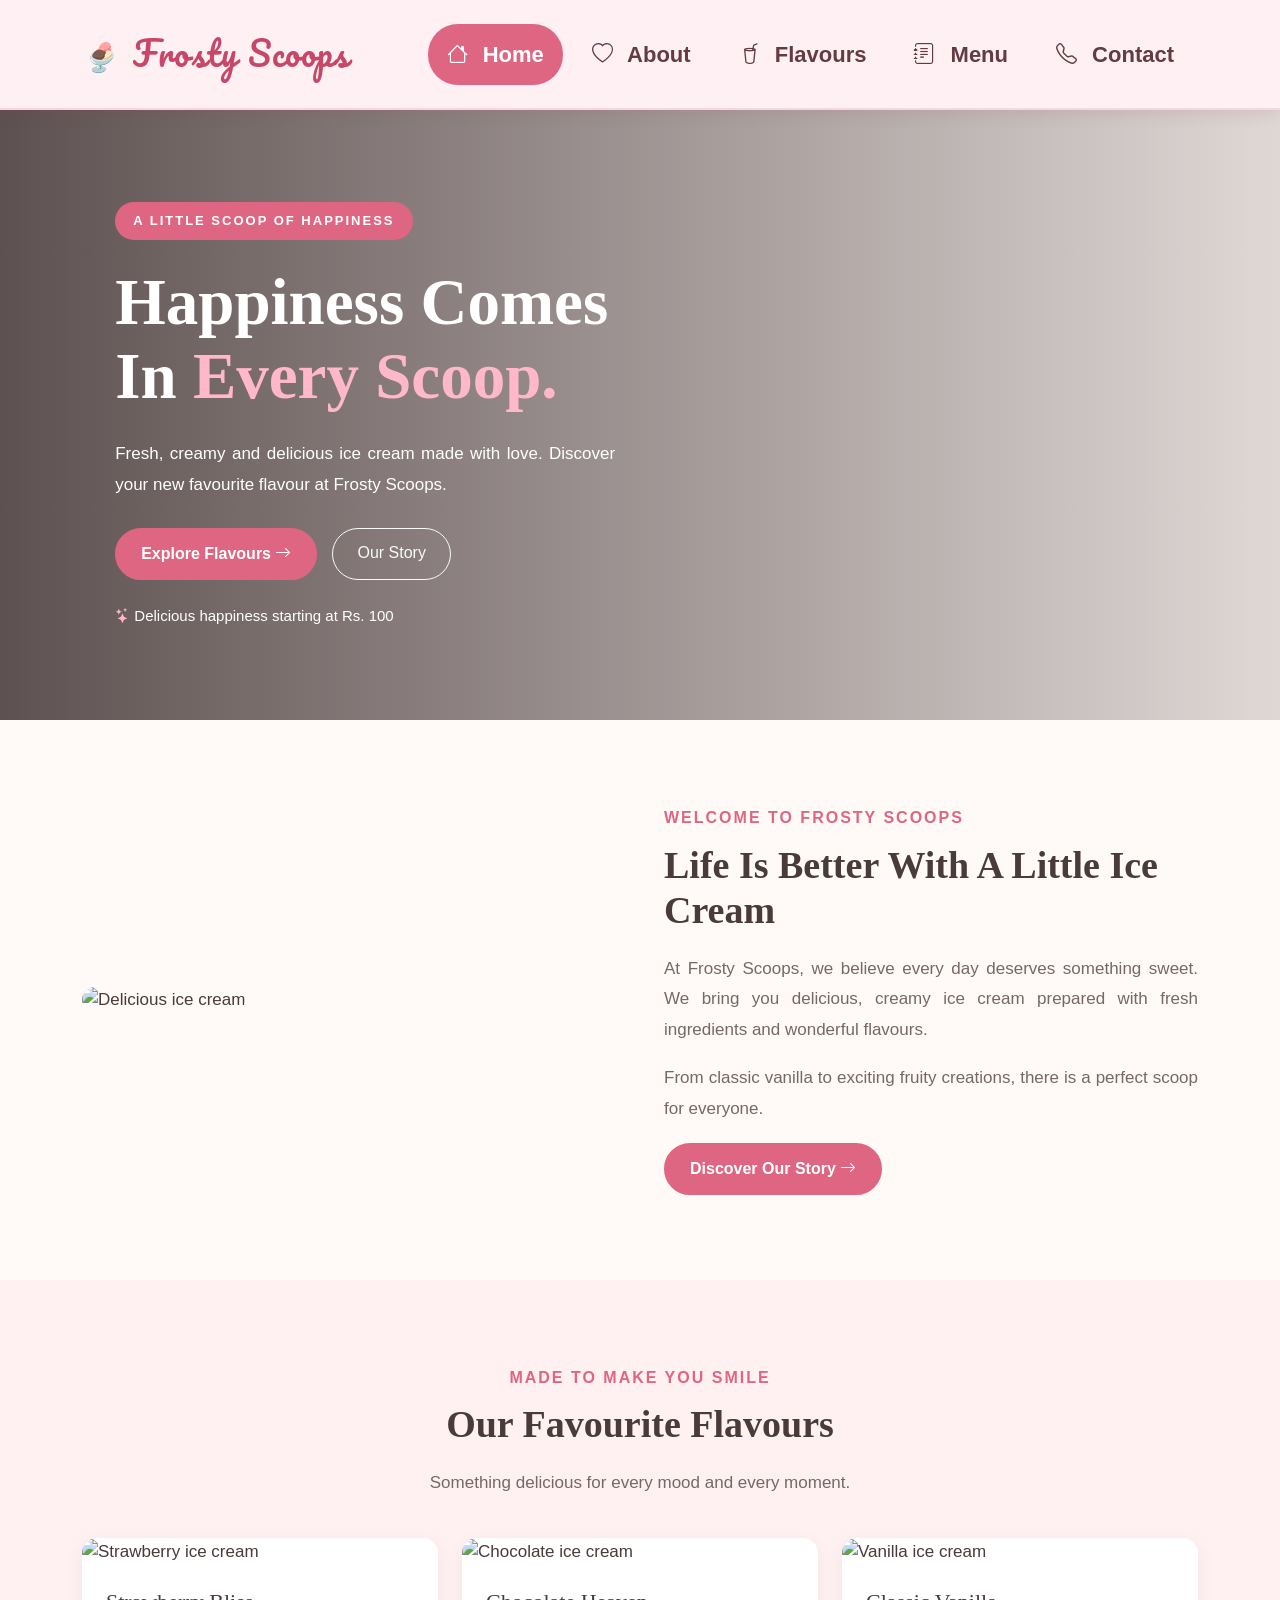
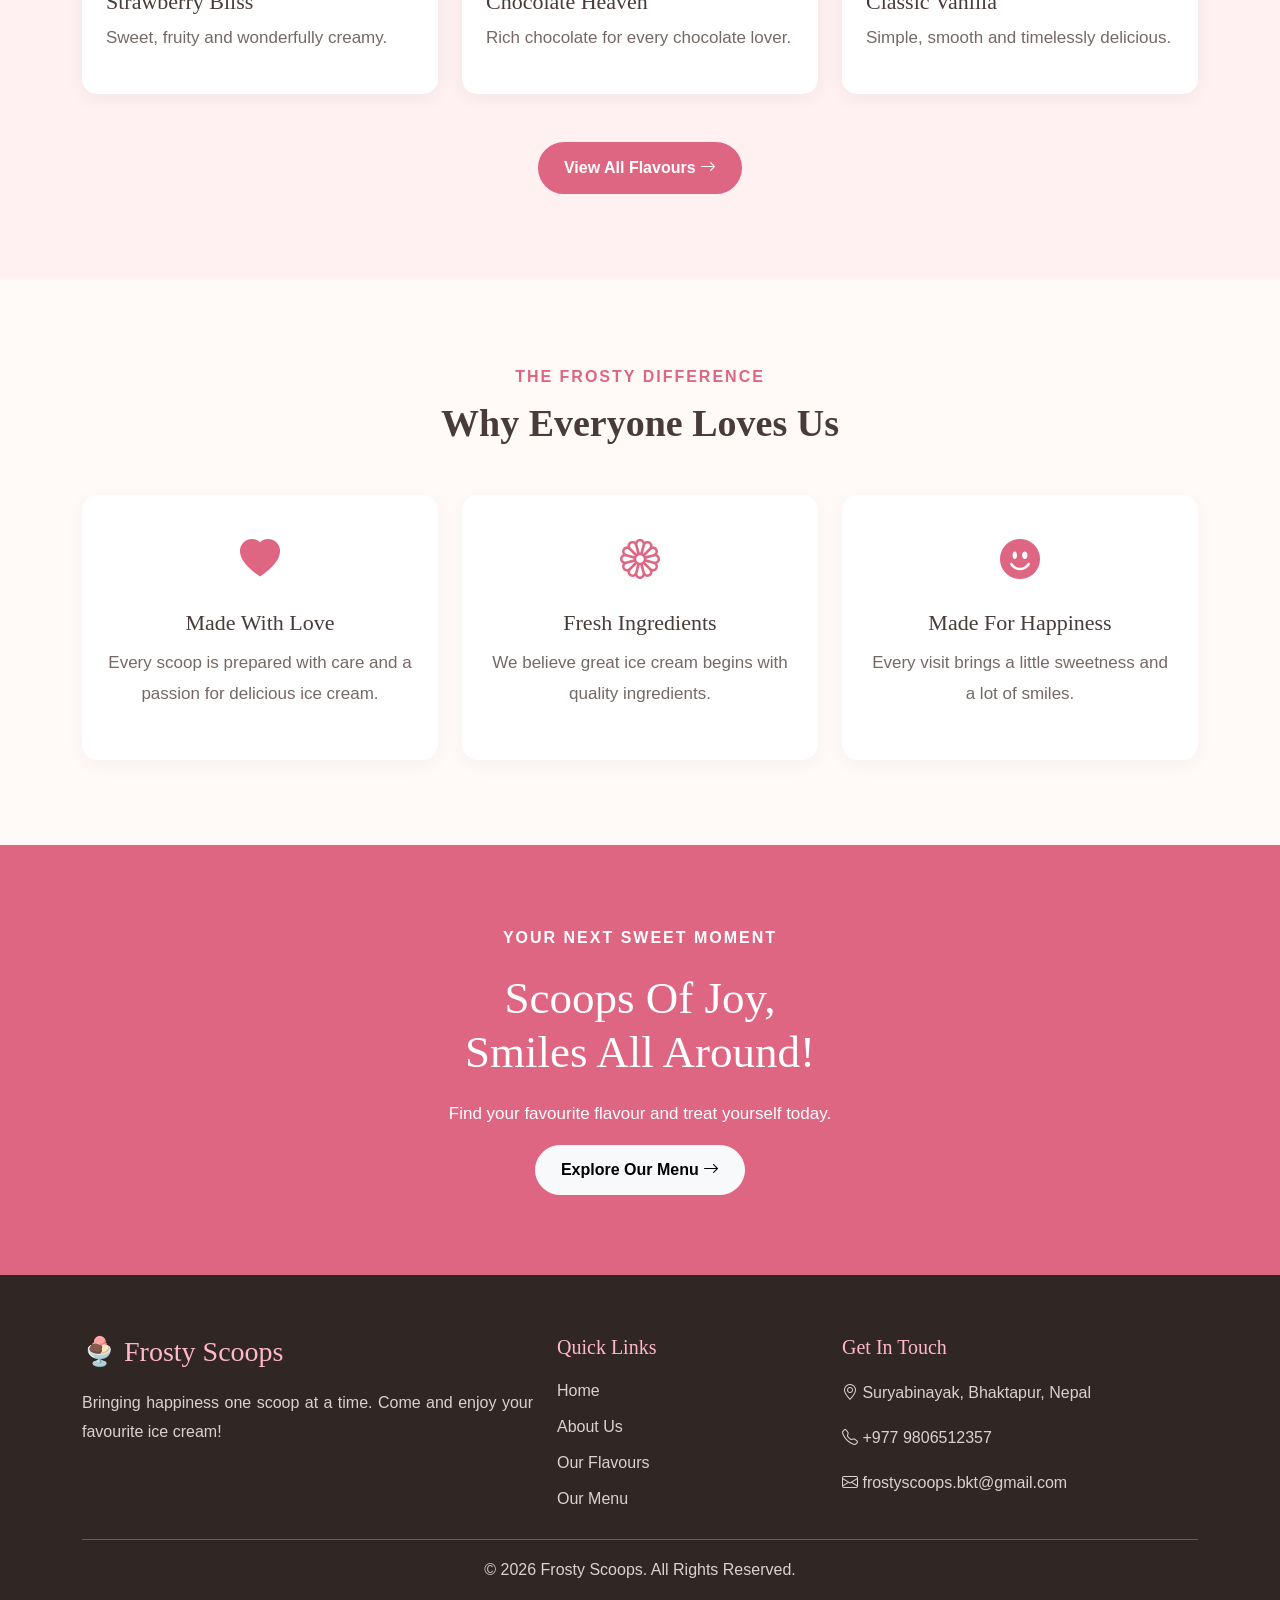
==== index.html @ 2de75fba "Add files via upload" ====
<!DOCTYPE html>
<html lang="en">
<head>
    <meta charset="UTF-8">
    <meta name="viewport" content="width=device-width, initial-scale=1.0">
    <title>Frosty Scoops | Homemade Happiness</title>
    <!-- Bootstrap CSS -->
    <link href="https://cdn.jsdelivr.net/npm/bootstrap@5.3.8/dist/css/bootstrap.min.css" rel="stylesheet">
    <!-- Bootstrap Icons -->
    <link rel="stylesheet" href="https://cdn.jsdelivr.net/npm/bootstrap-icons@1.13.1/font/bootstrap-icons.min.css">
    <!-- Google Fonts -->
    <link href="https://fonts.googleapis.com/css2?family=Pacifico&display=swap" rel="stylesheet">
    <!-- External CSS -->
    <link rel="stylesheet" href="style.css">
</head>
<body>

<!-- NAVIGATION BAR -->
<nav class="navbar navbar-expand-lg fixed-top">
    <div class="container">
        <a class="navbar-brand" href="index.html">
            <i class="brand-icon">&#127848;</i>
            <span class="brand-name">Frosty Scoops</span>
        </a>
        <button class="navbar-toggler" type="button"
        data-bs-toggle="collapse" data-bs-target="#menu">
            <span class="navbar-toggler-icon"></span>
        </button>

        <div class="collapse navbar-collapse" id="menu">
            <ul class="navbar-nav ms-auto">
                <li class="nav-item">
                    <a class="nav-link active" href="index.html">
                        <i class="bi bi-house"></i> Home
                    </a>
                </li>
                <li class="nav-item">
                    <a class="nav-link" href="about.html">
                    <i class="bi bi-heart"></i> About
                    </a>
                </li>
                <li class="nav-item">
                    <a class="nav-link" href="flavours.html">
                        <i class="bi bi-cup-straw"></i> Flavours
                    </a>
                </li>
                <li class="nav-item">
                    <a class="nav-link" href="menu.html">
                        <i class="bi bi-journal-text"></i> Menu
                    </a>
                </li>
                <li class="nav-item">
                    <a class="nav-link" href="contact.html">
                        <i class="bi bi-telephone"></i> Contact
                    </a>
                </li>
            </ul>
        </div>
    </div>
</nav>

<!-- HERO SECTION -->
<section class="hero">
    <div class="hero-content">
        <span class="hero-tag"> A LITTLE SCOOP OF HAPPINESS</span>
        <h1>Happiness Comes<br>In <span>Every Scoop.</span></h1>
        <p>
            Fresh, creamy and delicious ice cream
            made with love. Discover your new
            favourite flavour at Frosty Scoops.
        </p>
        <div class="hero-buttons">
            <a href="flavours.html" class="btn btn-pink">
                Explore Flavours <i class="bi bi-arrow-right"></i>
            </a>
            <a href="about.html" class="btn btn-outline-light"> Our Story</a>
        </div>

        <div class="hero-price">
            <i class="bi bi-stars"></i>
            Delicious happiness starting at Rs. 100
        </div>
    </div>
</section>

<!-- WELCOME SECTION -->
<section class="welcome section-space">
    <div class="container">
        <div class="row align-items-center g-5">
            <div class="col-md-6">
                <img
                src="https://images.unsplash.com/photo-1563805042-7684c019e1cb"
                alt="Delicious ice cream"
                class="welcome-image">
            </div>
            <div class="col-md-6">
                <span class="section-tag">WELCOME TO FROSTY SCOOPS</span>
                <h2 class="section-heading">Life Is Better With A Little Ice Cream</h2>
                <p>
                    At Frosty Scoops, we believe every day deserves
                    something sweet. We bring you delicious,
                    creamy ice cream prepared with fresh ingredients
                    and wonderful flavours.
                </p>
                <p>
                    From classic vanilla to exciting fruity
                    creations, there is a perfect scoop for everyone.
                </p>
                <a href="about.html" class="btn btn-pink">
                    Discover Our Story
                    <i class="bi bi-arrow-right"></i>
                </a>
            </div>
        </div>
    </div>
</section>

<!-- FEATURED FLAVORS -->
<section class="flavours-section section-space">
    <div class="container">
        <div class="section-title text-center">
            <span class="section-tag">MADE TO MAKE YOU SMILE</span>
            <h2 class="section-heading">Our Favourite Flavours</h2>
            <p>Something delicious for every mood and every moment.</p>
        </div>
        <div class="row g-4 mt-3">
            <div class="col-md-4">
                <div class="flavour-card">
                    <!-- Strawberry -->
                    <img src="https://media-assets.swiggy.com/swiggy/image/upload/f_auto%2Cq_auto%2Cfl_lossy/bi7jexz4uxlddp7jc8u2"
                    alt="Strawberry ice cream">
                    <div class="flavour-info">
                        <h4>Strawberry Bliss</h4>
                        <p>Sweet, fruity and wonderfully creamy.</p>
                    </div>
                </div>
            </div>

            <div class="col-md-4">
                <div class="flavour-card">
                    <!-- Chocolate -->
                    <img src="https://snapcalorie-webflow-website.s3.us-east-2.amazonaws.com/media/food_pics_v2/medium/dark_chocolate_ice_cream_scoop.jpg"
                    alt="Chocolate ice cream">
                    <div class="flavour-info">
                        <h4>Chocolate Heaven</h4>
                        <p>Rich chocolate for every chocolate lover.</p>
                    </div>
                </div>
            </div>

            <div class="col-md-4">
                <div class="flavour-card">
                    <!-- Vanilla -->
                    <img src="https://adirondackcreamery.com/cdn/shop/files/PDP-scoop-vanilla.jpg?v=1755343830"
                    alt="Vanilla ice cream">
                    <div class="flavour-info">
                        <h4>Classic Vanilla</h4>
                        <p>Simple, smooth and timelessly delicious.</p>
                    </div>
                </div>
            </div>
        </div>

        <div class="text-center mt-5">
            <a href="flavours.html" class="btn btn-pink">
                View All Flavours
                <i class="bi bi-arrow-right"></i>
            </a>
        </div>
    </div>
</section>

<!-- WHY CHOOSE US -->
<section class="why-section section-space">
    <div class="container">
        <div class="text-center">
            <span class="section-tag">THE FROSTY DIFFERENCE</span>
            <h2 class="section-heading"> Why Everyone Loves Us </h2>
        </div>

        <div class="row g-4 mt-4">
            <div class="col-md-4">
                <div class="why-card">
                    <i class="bi bi-heart-fill"></i>
                    <h4>Made With Love</h4>
                    <p>
                        Every scoop is prepared with care
                        and a passion for delicious ice cream.
                    </p>
                </div>
            </div>

            <div class="col-md-4">
                <div class="why-card">
                    <i class="bi bi-flower1"></i>
                    <h4>Fresh Ingredients</h4>
                    <p>
                        We believe great ice cream begins
                        with quality ingredients.
                    </p>
                </div>
            </div>

            <div class="col-md-4">
                <div class="why-card">
                    <i class="bi bi-emoji-smile-fill"></i>
                    <h4>Made For Happiness</h4>
                    <p>
                        Every visit brings a little sweetness
                        and a lot of smiles.
                    </p>
                </div>
            </div>
        </div>
    </div>
</section>

<!-- SPECIAL OFFER -->
<section class="offer-section">
    <div class="container text-center">
        <span>YOUR NEXT SWEET MOMENT</span>
        <h2>Scoops Of Joy,<br>Smiles All Around!</h2>
        <p>Find your favourite flavour and treat yourself today.</p>
        <a href="menu.html" class="btn btn-light">
            Explore Our Menu
            <i class="bi bi-arrow-right"></i>
        </a>
    </div>
</section>

<!-- FOOTER -->
<footer class="footer">
    <div class="container">
        <div class="row g-4">
            <div class="col-md-5">
                <h3>&#127848; Frosty Scoops</h3>
                <p>
                    Bringing happiness one scoop at a time.
                    Come and enjoy your favourite ice cream!
                </p>
            </div>

            <div class="col-md-3">
                <h5>Quick Links</h5>
                <a href="index.html">Home</a>
                <a href="about.html">About Us</a>
                <a href="flavours.html">Our Flavours</a>
                <a href="menu.html">Our Menu</a>
            </div>

            <div class="col-md-4">
                <h5>Get In Touch</h5>
                <p>
                    <i class="bi bi-geo-alt"></i>
                    Suryabinayak, Bhaktapur, Nepal
                </p>
                <p>
                    <i class="bi bi-telephone"></i>
                    +977 9806512357
                </p>
                <p>
                    <i class="bi bi-envelope"></i>
                    frostyscoops.bkt@gmail.com
                </p>
            </div>
        </div> <hr>
        <div class="footer-bottom">
            <p>
                &copy; <span id="year"></span>
                Frosty Scoops. All Rights Reserved.
            </p>
        </div>
    </div>
</footer>

<!-- Bootstrap JavaScript -->
<script src="https://cdn.jsdelivr.net/npm/bootstrap@5.3.8/dist/js/bootstrap.bundle.min.js"></script>
<!-- External JavaScript -->
<script src="script.js"></script>
</body>
</html>
---- style.css ----
/* =========================
   GENERAL STYLING
========================= */
* {
    margin: 0;
    padding: 0;
    box-sizing: border-box;
}
body {
    font-family: 'DM Sans', sans-serif;
    background-color: #fffaf7;
    color: #493b39;
    padding-top: 110px;
    font-size: 17px;
}
h1, h2, h3, h4, h5
{
    font-family: 'Playfair Display', serif;
}
p { font-size: 17px;
    line-height: 1.8;
    text-align: justify;
}
.section-space 
{
    padding: 85px 0;
}
.section-tag 
{
    color: #df6682;
    font-size: 16px;
    font-weight: 700;
    letter-spacing: 2px;
}
.section-heading 
{
    font-size: 38px;
    font-weight: 700;
    margin: 12px 0 20px;
    color: #493b39;
}

/* =========================
   NAVIGATION BAR
========================= */
.navbar 
{
    background: #fff0f3 !important;
    padding: 22px 0 !important;
    min-height: 110px;
    box-shadow: 0 4px 15px rgba(120, 50, 65, 0.12);
    border-bottom: 2px solid #f8d5df;
}
.navbar-brand 
{
    font-family: 'Pacifico', cursive !important;
    font-size: 33px !important;
    font-weight: 400 !important;
    color: #c74768 !important;
    letter-spacing: 1px;
    text-decoration: none;
}
.brand-name 
{
    font-family: 'Pacifico', cursive !important;
    font-weight: 400 !important;
    color: #c74768 !important;
}
.brand-icon 
{
    font-size: 28px;
    margin-right: 5px;
}
.navbar-nav .nav-link 
{
    font-family: 'DM Sans', sans-serif !important;
    font-size: 22px !important;
    font-weight: 800 !important;
    color: #633b43 !important;
    padding: 14px 19px !important;
    margin: 0 5px;
    border-radius: 30px;
    transition: all 0.3s ease;
}
.navbar-nav .nav-link i 
{
    font-size: 21px !important;
    margin-right: 9px;
}
.navbar-nav .nav-link:hover,
.navbar-nav .nav-link.active 
{
    background: #df6682 !important;
    color: white !important;
}
.navbar-nav .nav-link:hover 
{
    transform: translateY(-3px);
}
.navbar-toggler 
{
    border: 2px solid #df6682 !important;
    padding: 10px 13px !important;
    border-radius: 10px;
}
.navbar-toggler-icon 
{
    width: 28px;
    height: 28px;
}
/* =========================
   HERO SECTION
========================= */
.hero 
{
    min-height: 610px;
    display: flex;
    align-items: center;
    background:
        linear-gradient(
            90deg,
            rgba(40, 24, 25, 0.75),
            rgba(40, 24, 25, 0.15)
        ),
        url("https://images.unsplash.com/photo-1563805042-7684c019e1cb");
    background-size: cover;
    background-position: center;
    padding: 80px 9%;
}
.hero-content 
{
    max-width: 650px;
    color: white;
}
.hero-tag 
{
    display: inline-block;
    background: #df6682;
    padding: 9px 18px;
    border-radius: 30px;
    font-size: 13px;
    font-weight: 700;
    letter-spacing: 2px;
}
.hero h1 
{
    font-size: 65px;
    font-weight: 800;
    margin: 25px 0;
    line-height: 1.15;
}
.hero h1 span 
{
    color: #ffb8c9;
}
.hero p 
{
    font-size: 17px;
    max-width: 500px;
    color: #fff;
}
.hero-buttons 
{
    display: flex;
    gap: 15px;
    flex-wrap: wrap;
    margin-top: 28px;
}
.hero-price 
{
    margin-top: 25px;
    font-size: 15px;
}
.hero-price i 
{
    color: #ffb8c9;
}
/* =========================
   BUTTONS
========================= */
.btn-pink 
{
    background: #df6682;
    color: white;
    border: 2px solid #df6682;
    padding: 12px 24px;
    border-radius: 30px;
    font-weight: 700;
    transition: 0.3s;
}
.btn-pink:hover 
{
    background: #c84e6c;
    border-color: #c84e6c;
    color: white;
    transform: translateY(-2px);
}
.btn-outline-light 
{
    border-radius: 30px;
    padding: 12px 24px;
}
/* =========================
   WELCOME SECTION
========================= */
.welcome-image 
{
    width: 100%;
    height: 420px;
    object-fit: cover;
    border-radius: 15px;
}
.welcome p 
{
    color: #756966;
    margin-bottom: 18px;
}
/* =========================
   FLAVOuRS SECTION
========================= */
.flavours-section 
{
    background: #fff0f2;
}
.section-title p 
{
    text-align: center;
    color: #756966;
}
.flavour-card 
{
    background: white;
    border-radius: 15px;
    overflow: hidden;
    height: 100%;
    box-shadow: 0 5px 20px rgba(0, 0, 0, 0.05);
    transition: 0.3s;
}
.flavour-card:hover 
{
    transform: translateY(-8px);
    box-shadow: 0 12px 25px rgba(0, 0, 0, 0.10);
}
.flavour-card img 
{
    width: 100%;
    height: 260px;
    object-fit: cover;
}
.flavour-info 
{
    padding: 24px;
}
.flavour-info h4 
{
    font-size: 22px;
    color: #493b39;
}
.flavour-info p 
{
    font-size: 17px;
    color: #756966;
}
.flavour-info span 
{
    color: #df6682;
    font-weight: 700;
}
.flavour-collection 
{
    background: #fffaf7;
}
/* =========================
   FLAVORS PAGE BANNER
========================= */
.flavour-banner 
{
    background: #fbe2e8;
    padding: 90px 20px;
    margin-top: 0;
}
.flavour-banner span
{
    color: #df6682;
    font-weight: 700;
    font-size: 16px;
    letter-spacing: 2px;
}
.flavour-banner h1
{
    font-size: 48px;
    color: #493b39;
    margin: 20px 0;
}
.flavour-banner p 
{
    max-width: 650px;
    margin: auto;
    text-align: center;
    color: #756966;
}
/* =========================
   WHY CHOOSE US
========================= */
.why-card 
{
    background: white;
    padding: 35px 25px;
    border-radius: 15px;
    text-align: center;
    height: 100%;
    box-shadow: 0 5px 20px rgba(0, 0, 0, 0.04);
}
.why-card i 
{
    font-size: 40px;
    color: #df6682;
}
.why-card h4 
{
    margin: 20px 0 12px;
    font-size: 22px;
}
.why-card p 
{
    text-align: center;
    color: #756966;
}
/* =========================
   SPECIAL OFFER
========================= */
.offer-section 
{
    padding: 80px 20px;
    background: #df6682;
    color: white;
}
.offer-section span 
{
    letter-spacing: 2px;
    font-size: 16px;
    font-weight: 700;
}
.offer-section h2 
{
    font-size: 45px;
    margin: 20px 0;
    color: white;
}
.offer-section p 
{
    text-align: center;
}
.offer-section .btn 
{
    padding: 12px 25px;
    border-radius: 30px;
    font-weight: 700;
}
/* =========================
   FOOTER
========================= */
.footer 
{
    background: #302725;
    color: white;
    padding: 60px 0 20px;
}
.footer h3,
.footer h5 
{
    color: #ffb8c9;
    margin-bottom: 20px;
}
.footer p 
{
    color: #ddd0cd;
    font-size: 16px;
}
.footer a 
{
    display: block;
    text-decoration: none;
    color: #ddd0cd;
    margin-bottom: 12px;
    font-size: 16px;
}
.footer a:hover 
{
    color: #ffb8c9;
}
.footer-bottom 
{
    text-align: center;
}
.footer-bottom p 
{
    text-align: center;
    margin: 0;
}
/* =========================
   CONTACT PAGE
========================= */
.contact-section 
{
    padding: 80px 0;
}
.contact-info {
    margin-top: 30px;
}
.contact-item 
{
    display: flex;
    align-items: flex-start;
    gap: 18px;
    margin-bottom: 25px;
}
.contact-item i 
{
    font-size: 25px;
    color: #df6682;
}
.contact-item h5 
{
    margin-bottom: 5px;
    color: #493b39;
}
.contact-item p 
{
    font-size: 17px;
    margin: 0;
    color: #756966;
}
.contact-form 
{
    background: white;
    padding: 35px;
    border-radius: 15px;
    box-shadow: 0 5px 20px rgba(0, 0, 0, 0.06);
}
.contact-form h3 
{
    margin-bottom: 25px;
    color: #493b39;
}
.contact-form .form-control 
{
    padding: 12px;
    border: 1px solid #ead8dc;
    border-radius: 8px;
}
.contact-form .form-control:focus 
{
    border-color: #df6682;
    box-shadow: 0 0 5px rgba(223, 102, 130, 0.25);
}
.error-message 
{
    display: block;
    font-size: 15px;
    color: #dc3545;
    margin-top: 5px;
}
.success-message 
{
    color: #198754;
    margin-top: 15px;
    text-align: left;
}
/* =========================
   ABOUT AND MENU PAGES
========================= */
.pink-text,
.value-icon,
.menu-icon,
.menu-price 
{
    color: #df6682;
}
.light-pink-section 
{
    background: #fff0f3;
}
.mission-text 
{
    max-width: 750px;
}
/* =========================
   RESPONSIVE DESIGN
========================= */
@media (max-width: 768px) 
{
    body {
        padding-top: 90px;
    }
    .navbar {
        min-height: 90px;
    }
    .navbar-brand {
        font-size: 25px !important;
    }
    .navbar-nav {
        padding-top: 15px;
    }
    .navbar-nav .nav-link {
        margin-left: 0;
        padding: 10px 0 !important;
    }
    .hero {
        min-height: 520px;
        padding: 60px 25px;
    }
    .hero h1 {
        font-size: 43px;
    }
    .hero p {
        font-size: 16px;
    }
    .section-space {
        padding: 55px 0;
    }
    .section-heading {
        font-size: 30px;
    }
    .welcome-image {
        height: 300px;
    }
    .offer-section h2 {
        font-size: 34px;
    }
    .flavour-banner {
        padding: 65px 15px;
    }
    .flavor-banner h1 {
        font-size: 35px;
    }
    .contact-section {
        padding: 55px 0;
    }
    .contact-form {
        padding: 25px;
    }
}
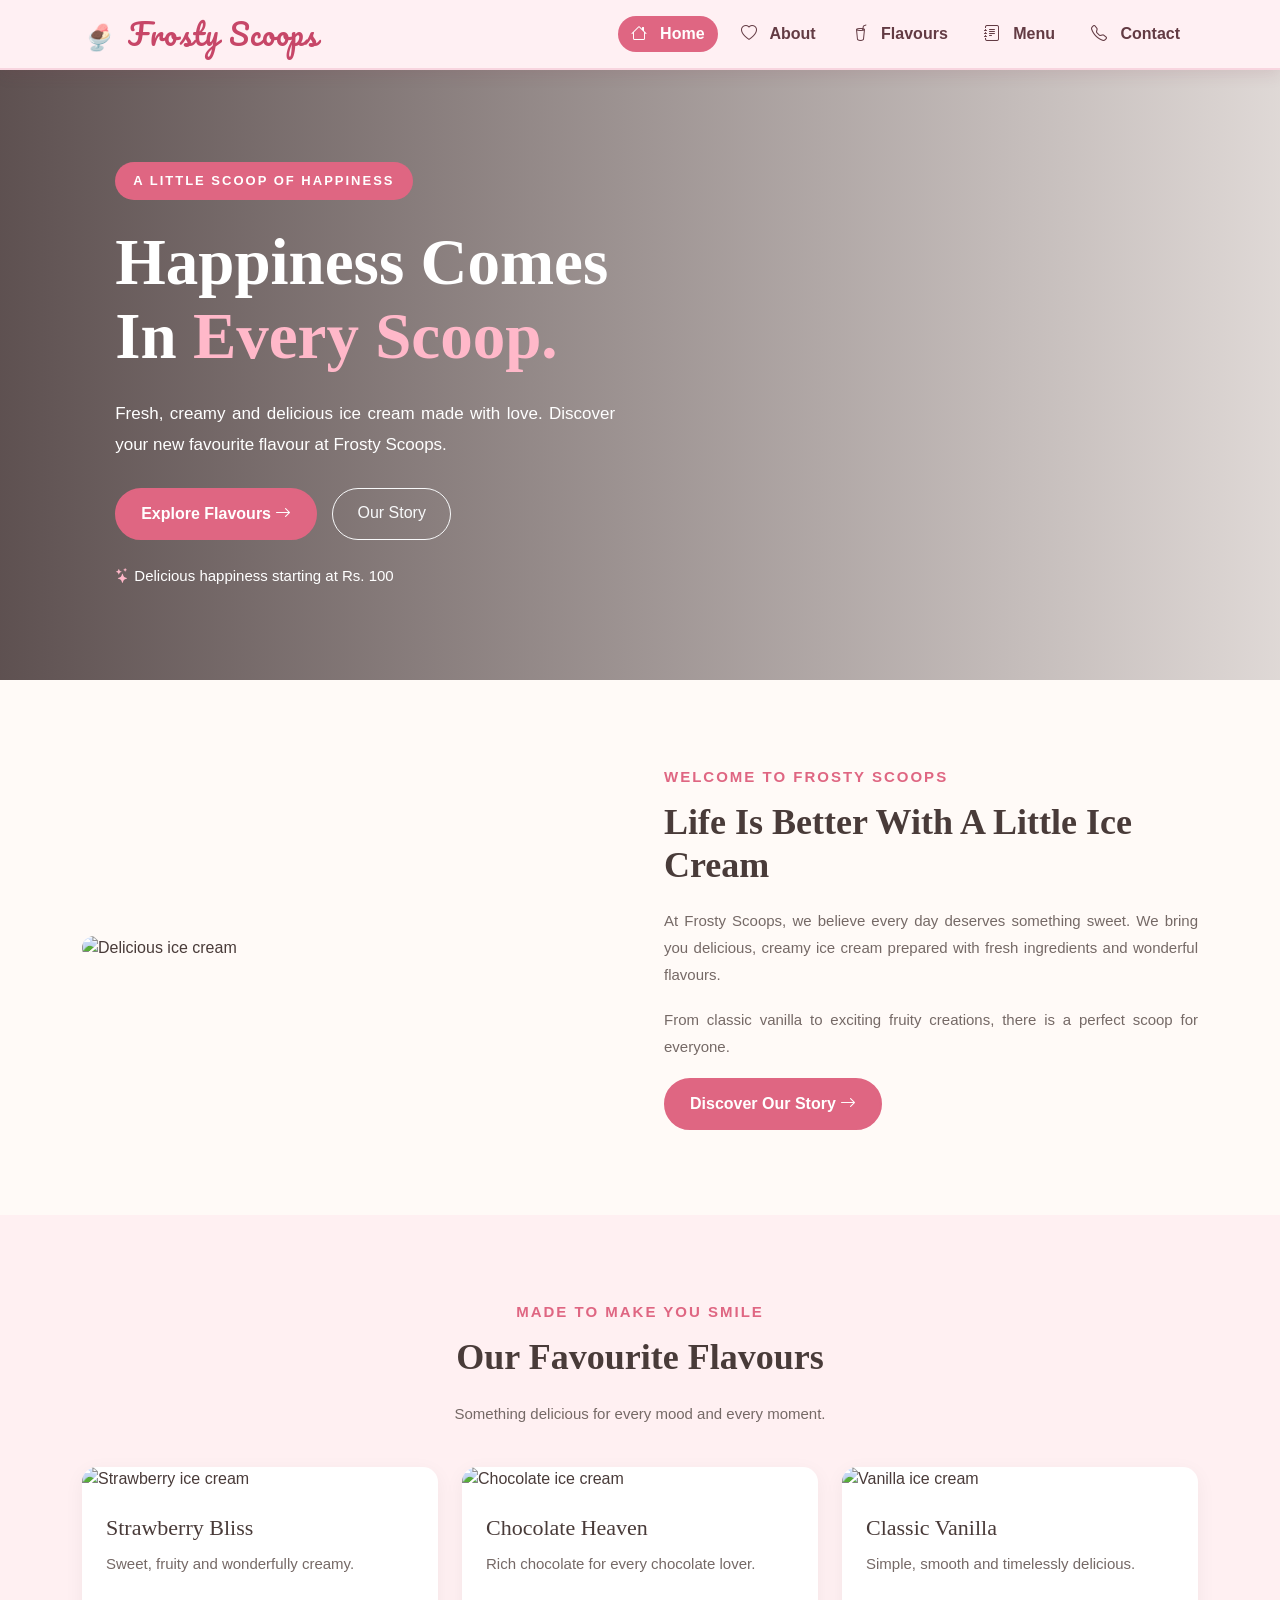
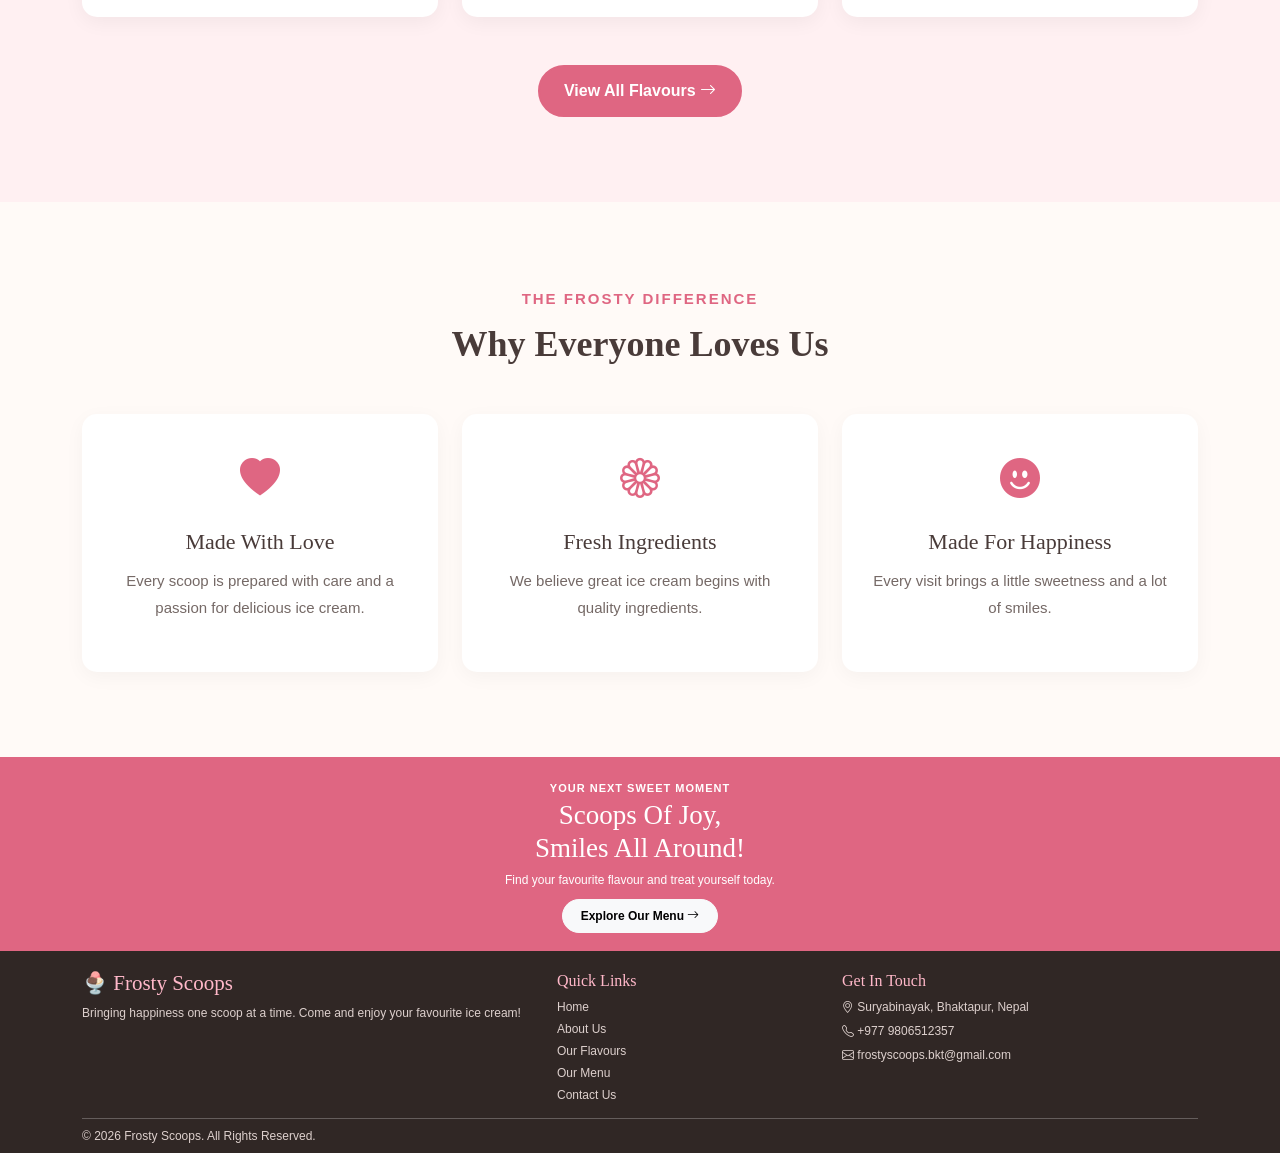
==== commit a9e4b9f0: "Update index.html" ====
--- a/index.html
+++ b/index.html
@@ -246,6 +246,7 @@
                 <a href="about.html">About Us</a>
                 <a href="flavours.html">Our Flavours</a>
                 <a href="menu.html">Our Menu</a>
+                <a href="contact.html">Contact Us</a>
             </div>
 
             <div class="col-md-4">
--- a/style.css
+++ b/style.css
@@ -10,14 +10,14 @@
     font-family: 'DM Sans', sans-serif;
     background-color: #fffaf7;
     color: #493b39;
-    padding-top: 110px;
-    font-size: 17px;
+    padding-top: 70px;
+    font-size: 16px;
 }
 h1, h2, h3, h4, h5
 {
     font-family: 'Playfair Display', serif;
 }
-p { font-size: 17px;
+p { font-size: 15px;
     line-height: 1.8;
     text-align: justify;
 }
@@ -28,13 +28,13 @@
 .section-tag 
 {
     color: #df6682;
-    font-size: 16px;
+    font-size: 15px;
     font-weight: 700;
     letter-spacing: 2px;
 }
 .section-heading 
 {
-    font-size: 38px;
+    font-size: 36px;
     font-weight: 700;
     margin: 12px 0 20px;
     color: #493b39;
@@ -46,15 +46,16 @@
 .navbar 
 {
     background: #fff0f3 !important;
-    padding: 22px 0 !important;
-    min-height: 110px;
+    height: 70px !important;
+    padding: 0 !important;
+    min-height: 70px !important;
     box-shadow: 0 4px 15px rgba(120, 50, 65, 0.12);
     border-bottom: 2px solid #f8d5df;
 }
 .navbar-brand 
 {
     font-family: 'Pacifico', cursive !important;
-    font-size: 33px !important;
+    font-size: 29px !important;
     font-weight: 400 !important;
     color: #c74768 !important;
     letter-spacing: 1px;
@@ -68,23 +69,23 @@
 }
 .brand-icon 
 {
-    font-size: 28px;
+    font-size: 25px;
     margin-right: 5px;
 }
 .navbar-nav .nav-link 
 {
     font-family: 'DM Sans', sans-serif !important;
-    font-size: 22px !important;
-    font-weight: 800 !important;
+    font-size: 16px !important;
+    font-weight: 750 !important;
     color: #633b43 !important;
-    padding: 14px 19px !important;
+    padding: 6px 13px !important;
     margin: 0 5px;
     border-radius: 30px;
     transition: all 0.3s ease;
 }
 .navbar-nav .nav-link i 
 {
-    font-size: 21px !important;
+    font-size: 16px !important;
     margin-right: 9px;
 }
 .navbar-nav .nav-link:hover,
@@ -258,7 +259,7 @@
 }
 .flavour-info p 
 {
-    font-size: 17px;
+    font-size: 15px;
     color: #756966;
 }
 .flavour-info span 
@@ -271,26 +272,26 @@
     background: #fffaf7;
 }
 /* =========================
-   FLAVORS PAGE BANNER
+   FLAVOURS PAGE BANNER
 ========================= */
 .flavour-banner 
 {
     background: #fbe2e8;
-    padding: 90px 20px;
+    padding: 18px 20px;
     margin-top: 0;
 }
 .flavour-banner span
 {
     color: #df6682;
     font-weight: 700;
-    font-size: 16px;
-    letter-spacing: 2px;
+    font-size: 13px;
+    letter-spacing: 1.5px;
 }
 .flavour-banner h1
 {
-    font-size: 48px;
+    font-size: 32px;
     color: #493b39;
-    margin: 20px 0;
+    margin: 4px 0 6px;
 }
 .flavour-banner p 
 {
@@ -298,6 +299,8 @@
     margin: auto;
     text-align: center;
     color: #756966;
+    font-size: 13px;
+    line-height: 1.5;
 }
 /* =========================
    WHY CHOOSE US
@@ -331,72 +334,93 @@
 ========================= */
 .offer-section 
 {
-    padding: 80px 20px;
+    padding: 18px 20px !important;
     background: #df6682;
     color: white;
+   min-height: 0 !important;
 }
 .offer-section span 
 {
-    letter-spacing: 2px;
-    font-size: 16px;
+    letter-spacing: 1px;
+    font-size: 11px;
     font-weight: 700;
 }
 .offer-section h2 
 {
-    font-size: 45px;
-    margin: 20px 0;
+    font-size: 27px;
+   line-height:1.2
+    margin: 6px 0 10px;
     color: white;
 }
 .offer-section p 
 {
-    text-align: center;
+   font-size:12px;
+   margin-bottom:10px;
+   text-align: center;
+   line-height:1.4;
 }
 .offer-section .btn 
 {
-    padding: 12px 25px;
+    padding: 7px 18px;
     border-radius: 30px;
-    font-weight: 700;
-}
-/* =========================
-   FOOTER
-========================= */
-.footer 
-{
+   font-size:12px;
+    font-weight: 600;
+}
+/* ===== COMPACT AND CONSISTENT FOOTER ===== */
+.footer {
     background: #302725;
     color: white;
-    padding: 60px 0 20px;
-}
+    padding: 20px 0 8px;
+}
+
+.footer .row {
+    align-items: flex-start;
+}
+
 .footer h3,
-.footer h5 
-{
+.footer h5 {
     color: #ffb8c9;
-    margin-bottom: 20px;
-}
-.footer p 
-{
+    margin-bottom: 8px;
+}
+
+.footer h3 {
+    font-size: 21px !important;
+}
+
+.footer h5 {
+    font-size: 16px !important;
+}
+
+.footer p {
     color: #ddd0cd;
-    font-size: 16px;
-}
-.footer a 
-{
+    font-size: 12px !important;
+    line-height: 1.5;
+    margin-bottom: 6px;
+}
+
+.footer a {
     display: block;
     text-decoration: none;
     color: #ddd0cd;
-    margin-bottom: 12px;
-    font-size: 16px;
-}
-.footer a:hover 
-{
+    font-size: 12px !important;
+    margin-bottom: 4px;
+}
+
+.footer a:hover {
     color: #ffb8c9;
 }
-.footer-bottom 
-{
+
+.footer hr {
+    margin: 10px 0 8px;
+}
+
+.footer-bottom {
     text-align: center;
 }
-.footer-bottom p 
-{
-    text-align: center;
+
+.footer-bottom p {
     margin: 0;
+    font-size: 11px;
 }
 /* =========================
    CONTACT PAGE
@@ -485,9 +509,7 @@
 {
     max-width: 750px;
 }
-/* =========================
-   RESPONSIVE DESIGN
-========================= */
+
 @media (max-width: 768px) 
 {
     body {
@@ -525,19 +547,39 @@
     .welcome-image {
         height: 300px;
     }
+    /* Hot pink section */
+    .offer-section {
+        padding: 18px 15px;
+    }
     .offer-section h2 {
-        font-size: 34px;
-    }
+        font-size: 25px;
+        margin: 5px 0;
+    }
+    .offer-section p {
+        font-size: 13px;
+        margin-bottom: 10px;
+    }
+   /* Banner */
     .flavour-banner {
-        padding: 65px 15px;
-    }
-    .flavor-banner h1 {
-        font-size: 35px;
-    }
+        padding: 18px 15px;
+    }
+    .flavour-banner h1 {
+        font-size: 30px;
+    }
+
     .contact-section {
         padding: 55px 0;
     }
     .contact-form {
         padding: 25px;
     }
-}
+
+    /* Footer */
+    .footer {
+        padding: 30px 0 12px;
+    }
+    .footer p,
+    .footer a {
+        font-size: 13px;
+    }
+}
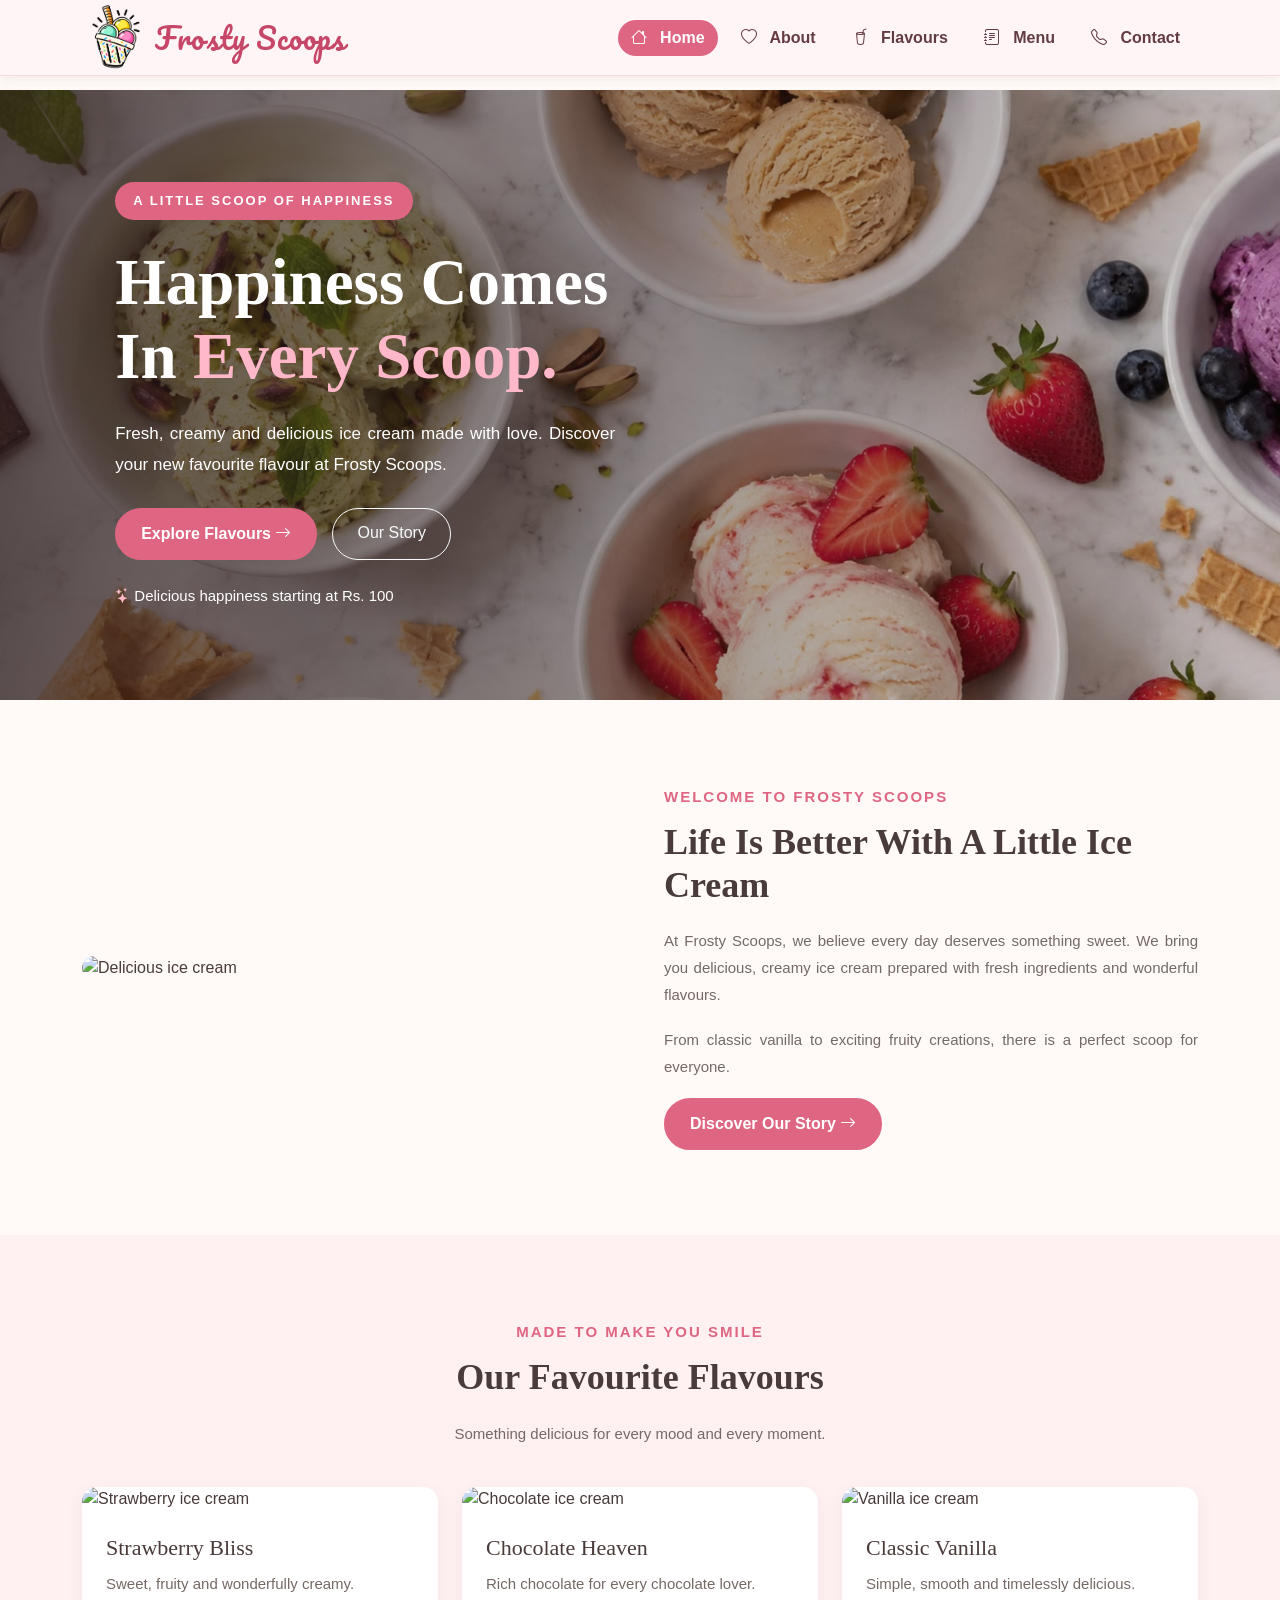
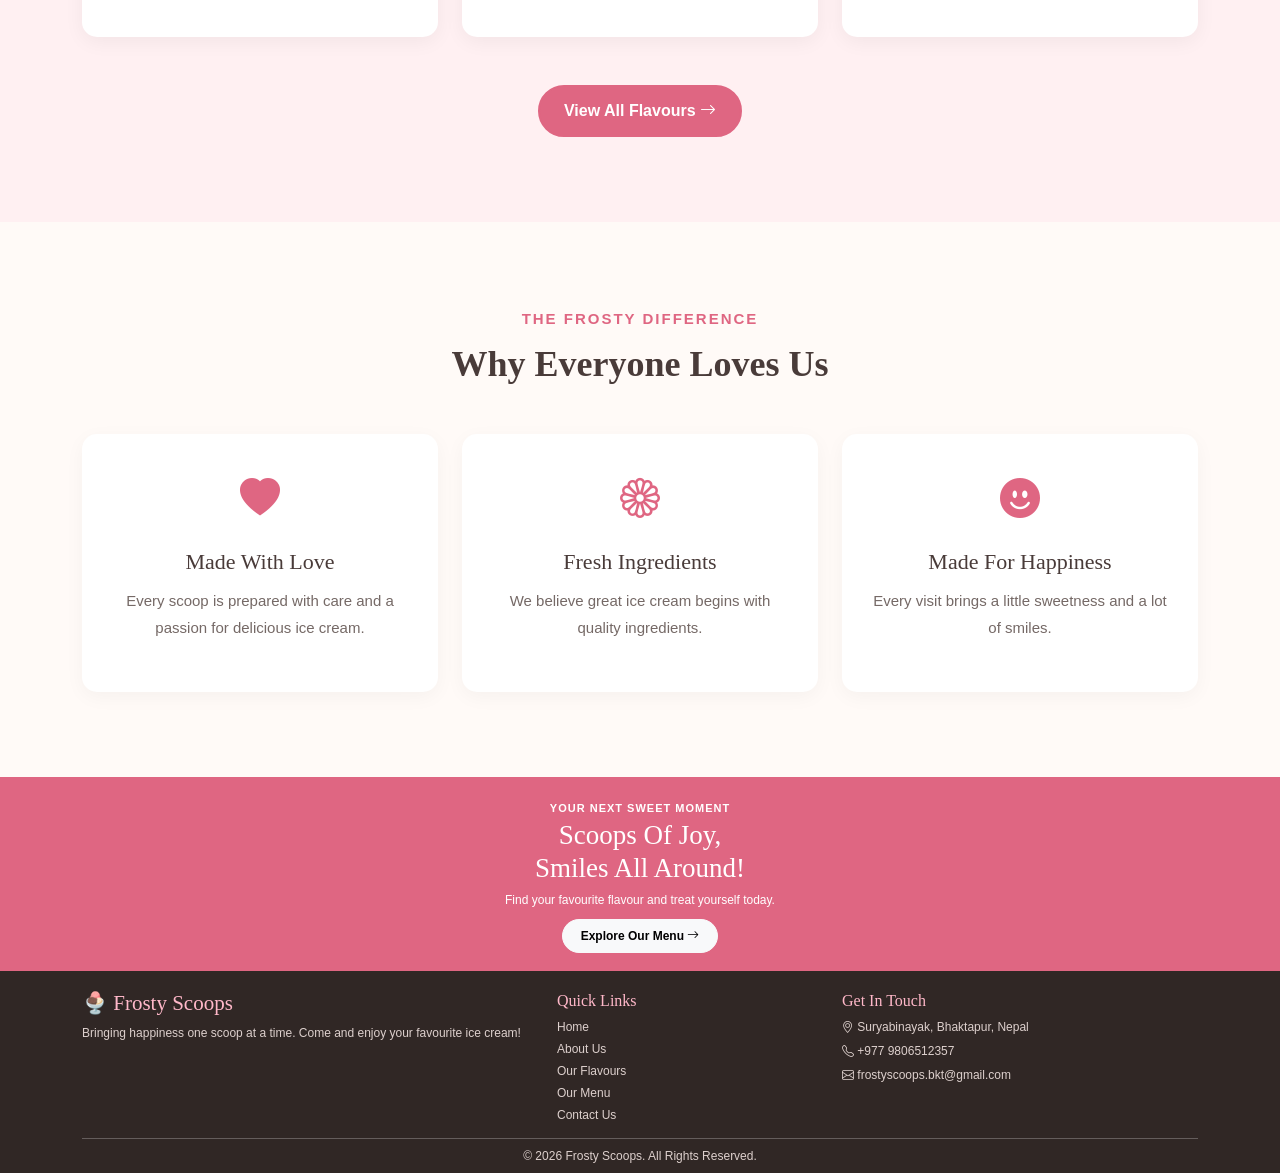
==== commit afd2aac6: "Fix HTML encoding issues in index.html" ====
--- a/index.html
+++ b/index.html
@@ -19,7 +19,7 @@
 <nav class="navbar navbar-expand-lg fixed-top">
     <div class="container">
         <a class="navbar-brand" href="index.html">
-            <i class="brand-icon">&#127848;</i>
+            <img src="logo.png" alt="Frosty Scoops"class="brand-logo">
             <span class="brand-name">Frosty Scoops</span>
         </a>
         <button class="navbar-toggler" type="button"
--- a/style.css
+++ b/style.css
@@ -43,35 +43,40 @@
 /* =========================
    NAVIGATION BAR
 ========================= */
-.navbar 
-{
-    background: #fff0f3 !important;
-    height: 70px !important;
+body {
+    padding-top: 90px;
+}
+
+.navbar {
+    background: rgba(255, 240, 243, 0.45) !important;
+    min-height: 75px !important;
     padding: 0 !important;
-    min-height: 70px !important;
-    box-shadow: 0 4px 15px rgba(120, 50, 65, 0.12);
-    border-bottom: 2px solid #f8d5df;
-}
-.navbar-brand 
-{
+    box-shadow: 0 3px 12px rgba(120, 50, 65, 0.08);
+    border-bottom: 1px solid #f2dce2;
+}
+.brand-name {
     font-family: 'Pacifico', cursive !important;
+    font-weight: 400 !important;
+    color: #c74768 !important;
+    transform: translateY(5px);
+    display: inline-block;
+}
+.navbar-brand {
+  
     font-size: 29px !important;
     font-weight: 400 !important;
     color: #c74768 !important;
     letter-spacing: 1px;
     text-decoration: none;
-}
-.brand-name 
-{
-    font-family: 'Pacifico', cursive !important;
-    font-weight: 400 !important;
-    color: #c74768 !important;
-}
-.brand-icon 
-{
-    font-size: 25px;
-    margin-right: 5px;
-}
+} 
+.brand-logo {
+    height: 65px;
+    width: auto;
+    max-width: 190px;
+    object-fit: contain;
+}
+
+/* NAVIGATION LINKS */
 .navbar-nav .nav-link 
 {
     font-family: 'DM Sans', sans-serif !important;
@@ -109,23 +114,30 @@
     width: 28px;
     height: 28px;
 }
+
+.navbar-toggler-icon {
+    width: 24px;
+    height: 24px;
+}
 /* =========================
    HERO SECTION
 ========================= */
-.hero 
-{
+.hero {
     min-height: 610px;
     display: flex;
     align-items: center;
-    background:
+
+    background-image:
         linear-gradient(
             90deg,
             rgba(40, 24, 25, 0.75),
             rgba(40, 24, 25, 0.15)
         ),
-        url("https://images.unsplash.com/photo-1563805042-7684c019e1cb");
+        url("bg.jpg");
+
     background-size: cover;
     background-position: center;
+    background-repeat: no-repeat;
     padding: 80px 9%;
 }
 .hero-content 
@@ -413,12 +425,8 @@
 .footer hr {
     margin: 10px 0 8px;
 }
-
-.footer-bottom {
-    text-align: center;
-}
-
 .footer-bottom p {
+   text-align: center;
     margin: 0;
     font-size: 11px;
 }
@@ -518,11 +526,34 @@
     .navbar {
         min-height: 90px;
     }
+.navbar-collapse{
+        background: #fff0f3;
+        padding:20px 10px;
+        width: 100%;
+        position: absolute;
+        top: 100%;
+        left:0;
+        z-index:1000;
+        
+    }
     .navbar-brand {
         font-size: 25px !important;
     }
     .navbar-nav {
-        padding-top: 15px;
+        padding: 15px;
+        gap:15px;
+    }
+    .nav-link {
+        display: flex;
+        align-items: center;
+        gap:15px;
+        font-size:22px;
+        margin-left: 0;
+        padding: 12px;
+    }
+    .nav-link i {
+        color:#df6682
+        width:30px;
     }
     .navbar-nav .nav-link {
         margin-left: 0;
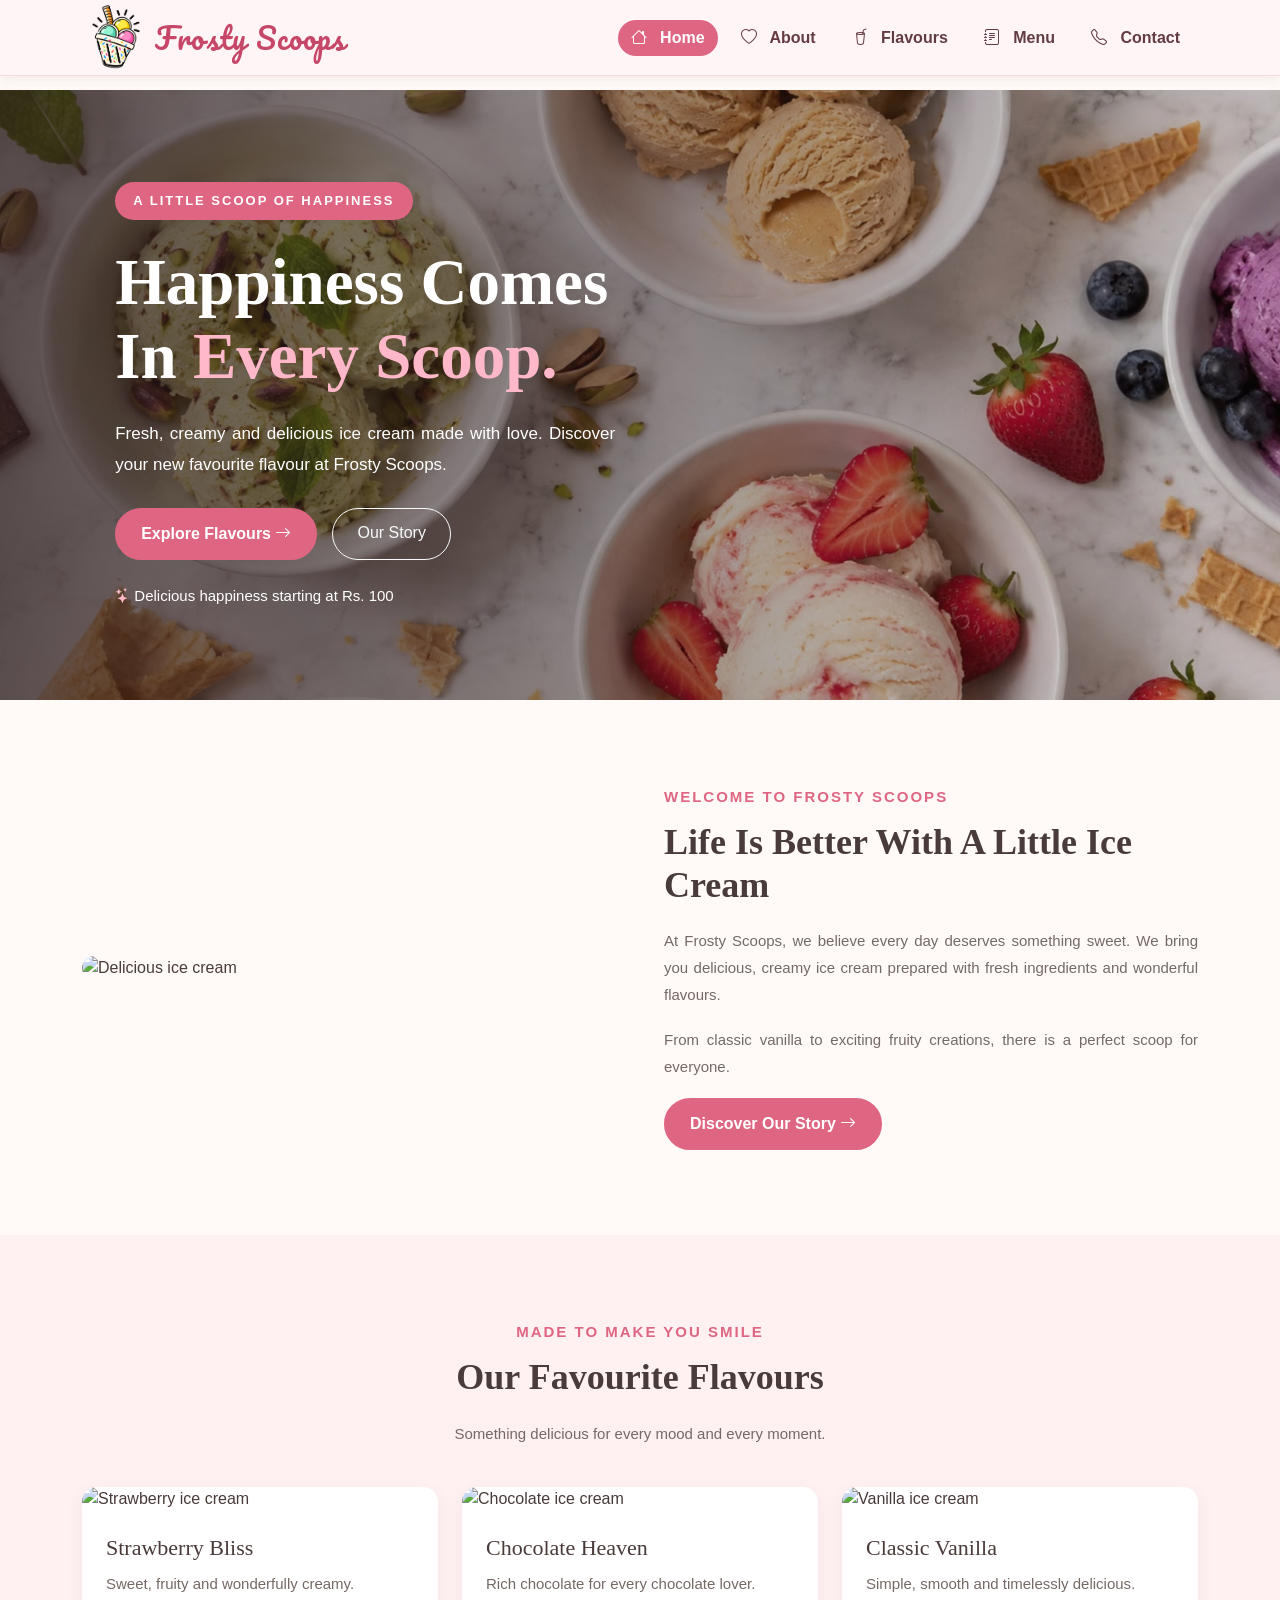
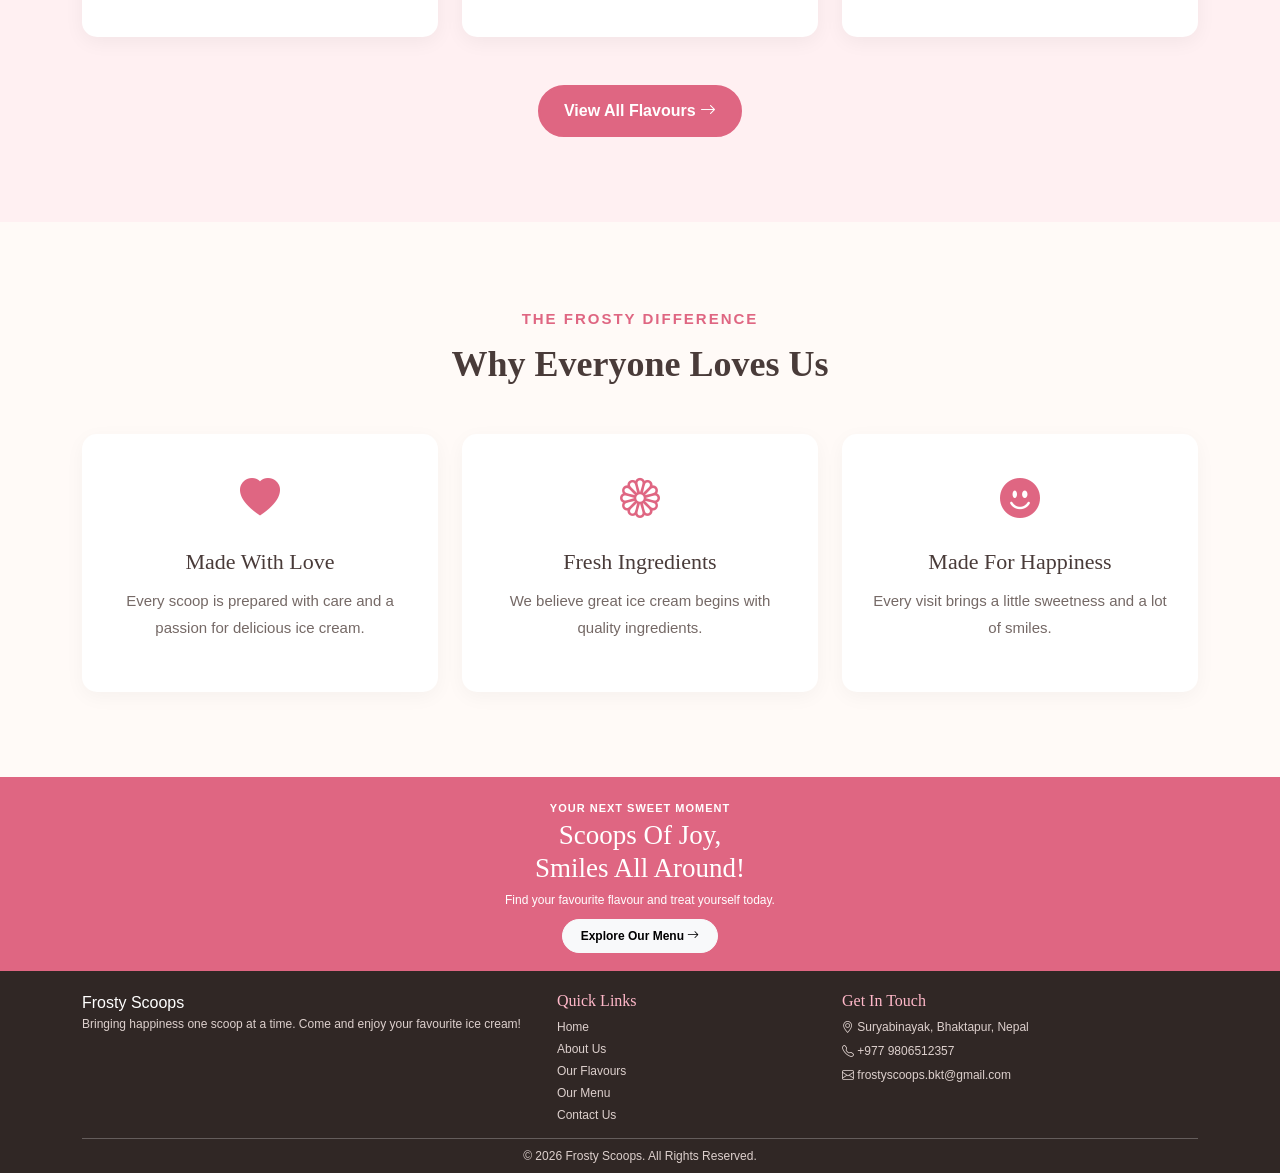
==== commit d2bc9fe0: "Fix HTML formatting and structure" ====
--- a/index.html
+++ b/index.html
@@ -233,7 +233,7 @@
     <div class="container">
         <div class="row g-4">
             <div class="col-md-5">
-                <h3>&#127848; Frosty Scoops</h3>
+                <h3<img src="logo.png" alt="Frosty Scoops" class="footer-logo">Frosty Scoops</h3>
                 <p>
                     Bringing happiness one scoop at a time.
                     Come and enjoy your favourite ice cream!
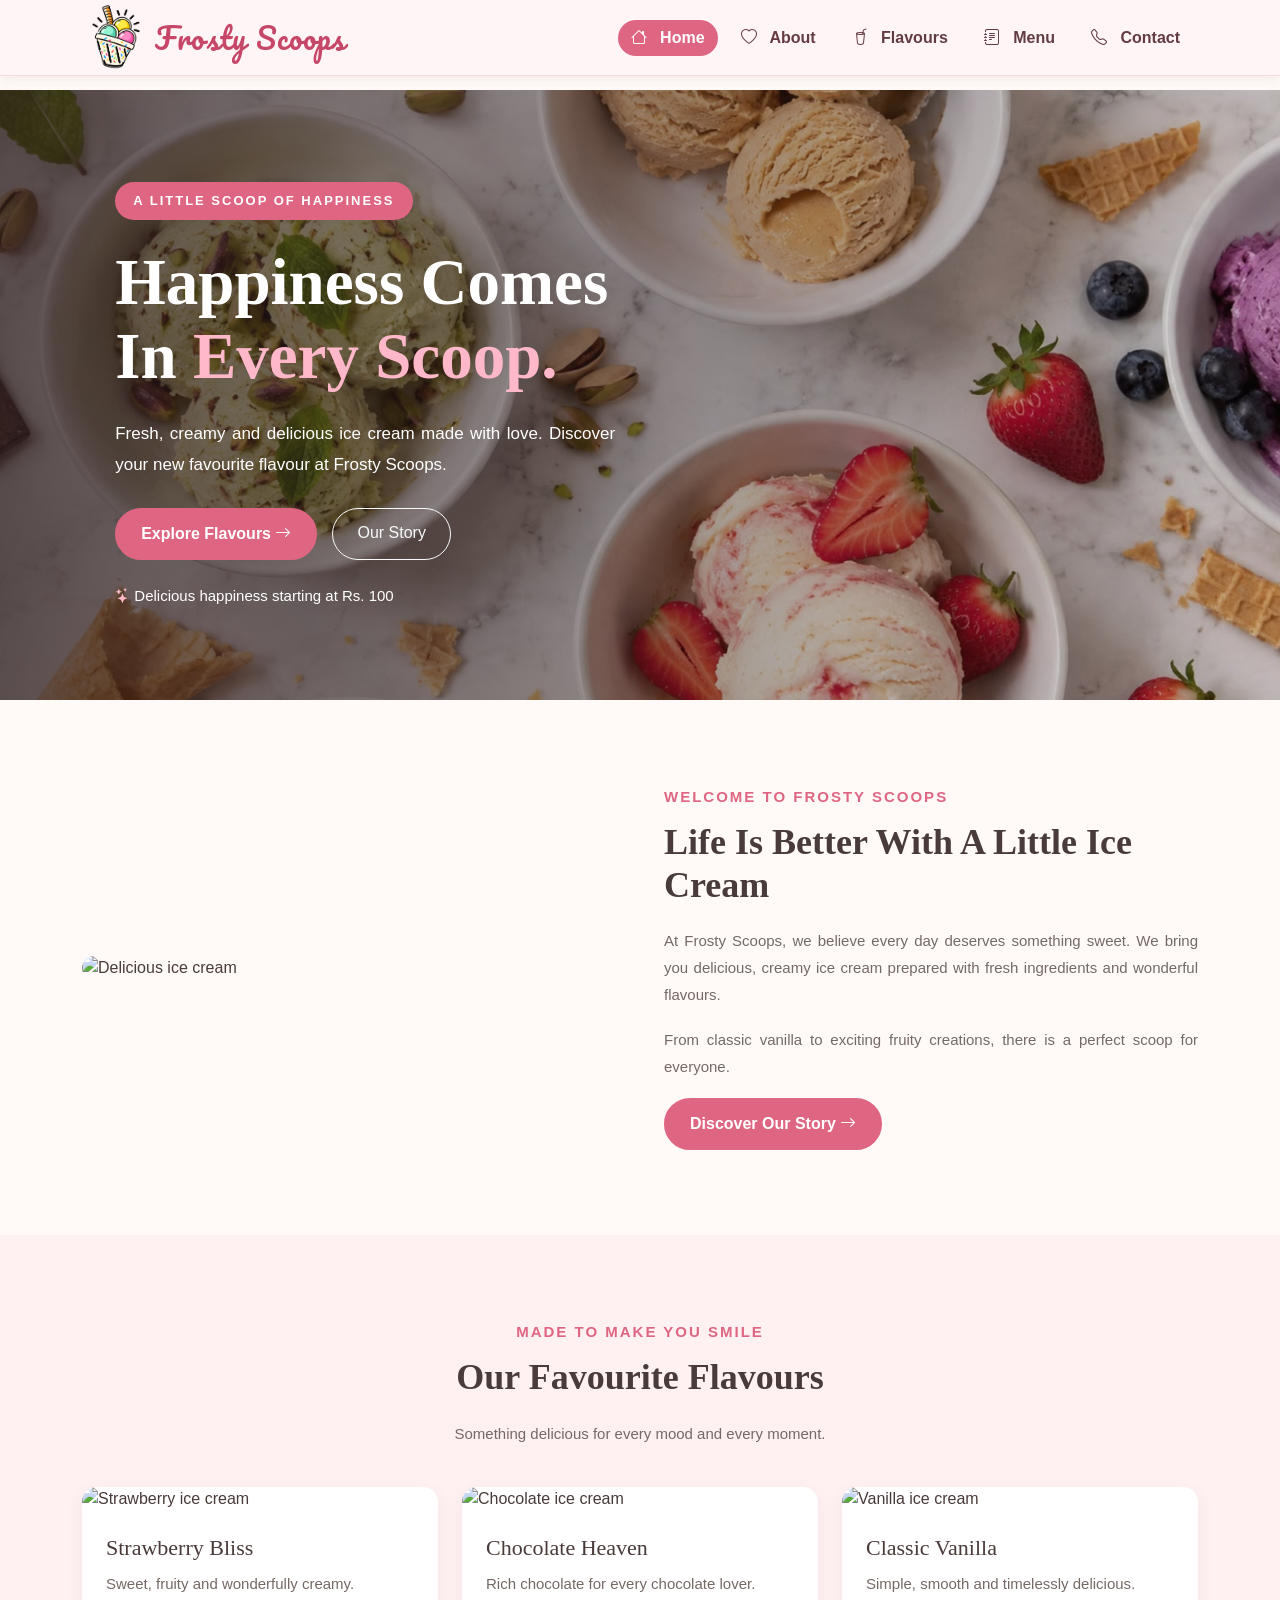
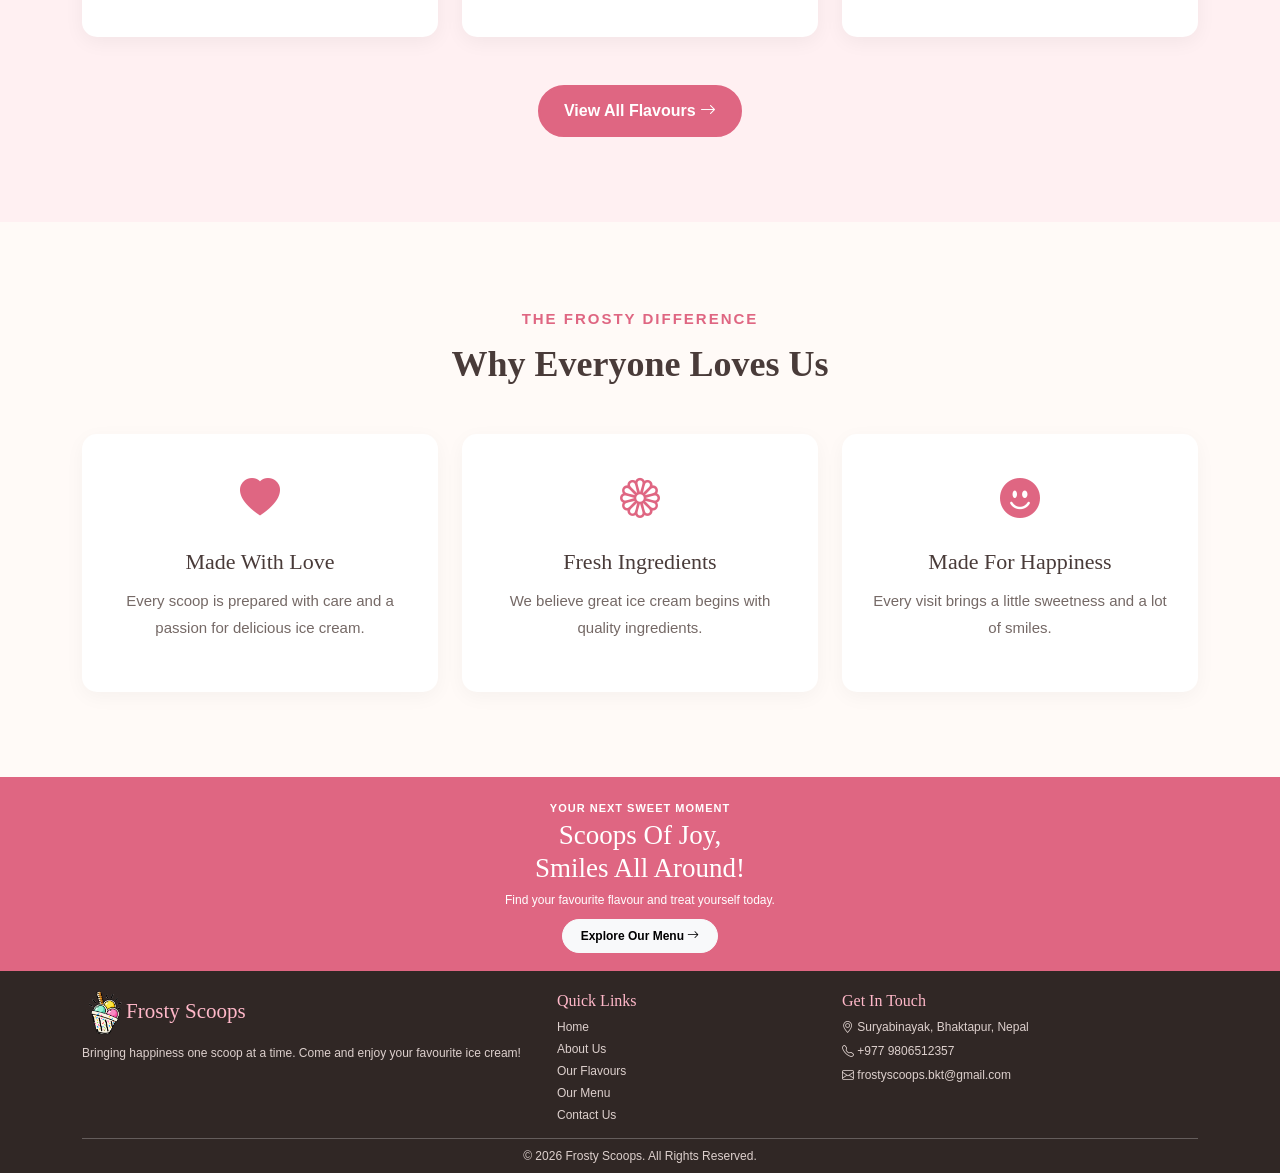
==== commit 3c55648e: "Update index.html" ====
--- a/index.html
+++ b/index.html
@@ -233,7 +233,7 @@
     <div class="container">
         <div class="row g-4">
             <div class="col-md-5">
-                <h3<img src="logo.png" alt="Frosty Scoops" class="footer-logo">Frosty Scoops</h3>
+                <h3><img src="logo.png" alt="Frosty Scoops"class="footer-logo">Frosty Scoops</h3>
                 <p>
                     Bringing happiness one scoop at a time.
                     Come and enjoy your favourite ice cream!
--- a/style.css
+++ b/style.css
@@ -430,6 +430,12 @@
     margin: 0;
     font-size: 11px;
 }
+.footer-logo {
+    height: 45px;
+    width: auto;
+    object-fit: contain;
+    vertical-align: middle;
+}
 /* =========================
    CONTACT PAGE
 ========================= */
